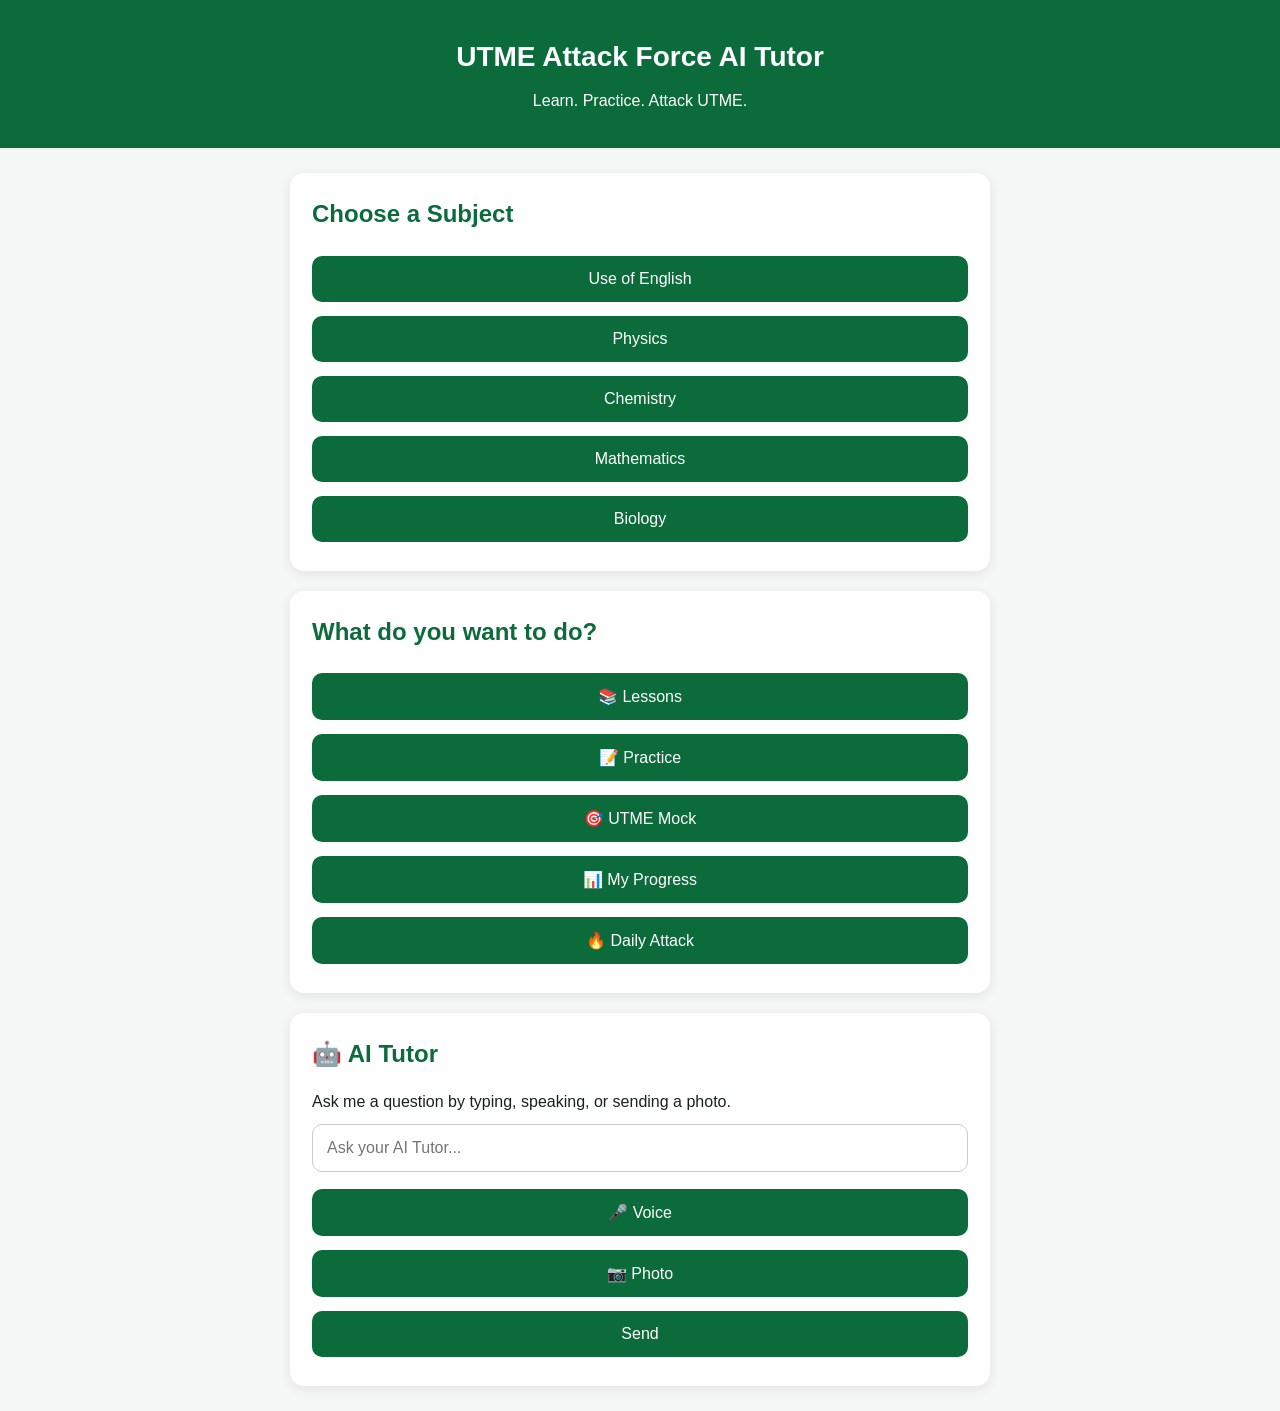
==== index.html @ b328452a "Update index.html" ====
<!DOCTYPE html>
<html lang="en">
<head>
  <meta charset="UTF-8">
  <meta name="viewport" content="width=device-width, initial-scale=1.0">

  <link rel="stylesheet" href="style.css">

  <title>UTME Attack Force AI Tutor</title>
</head>

<body>

  <header>
    <h1>UTME Attack Force AI Tutor</h1>
    <p>Learn. Practice. Attack UTME.</p>
  </header>

  <main>

    <section>
      <h2>Choose a Subject</h2>

      <button>Use of English</button>
      <button>Physics</button>
      <button>Chemistry</button>
      <button>Mathematics</button>
      <button>Biology</button>
    </section>

    <section>
      <h2>What do you want to do?</h2>

      <button>📚 Lessons</button>
      <button>📝 Practice</button>
      <button>🎯 UTME Mock</button>
      <button>📊 My Progress</button>
      <button>🔥 Daily Attack</button>
    </section>

    <section>
      <h2>🤖 AI Tutor</h2>

      <p>Ask me a question by typing, speaking, or sending a photo.</p>

      <input
        type="text"
        placeholder="Ask your AI Tutor..."
      >

      <button>🎤 Voice</button>
      <button>📷 Photo</button>
      <button>Send</button>
    </section>

  </main>
<script src="script.js"></script>
</body>
</html>
---- style.css ----
* {
  box-sizing: border-box;
  margin: 0;
  padding: 0;
}

body {
  font-family: Arial, sans-serif;
  background: #f4f7f5;
  color: #17231c;
  line-height: 1.6;
}

header {
  background: #0b6b3a;
  color: white;
  text-align: center;
  padding: 35px 20px;
}

header h1 {
  font-size: 28px;
  margin-bottom: 8px;
}

header p {
  font-size: 16px;
}

main {
  width: 92%;
  max-width: 700px;
  margin: 25px auto;
}

section {
  background: white;
  padding: 22px;
  margin-bottom: 20px;
  border-radius: 14px;
  box-shadow: 0 3px 12px rgba(0, 0, 0, 0.08);
}

section h2 {
  margin-bottom: 15px;
  color: #0b6b3a;
}

button {
  width: 100%;
  padding: 14px;
  margin: 7px 0;
  border: none;
  border-radius: 10px;
  background: #0b6b3a;
  color: white;
  font-size: 16px;
  cursor: pointer;
}

button:hover {
  opacity: 0.9;
}

input {
  width: 100%;
  padding: 14px;
  margin: 10px 0;
  border: 1px solid #ccc;
  border-radius: 10px;
  font-size: 16px;
}

@media (max-width: 480px) {
  header h1 {
    font-size: 23px;
  }

  section {
    padding: 18px;
  }
}
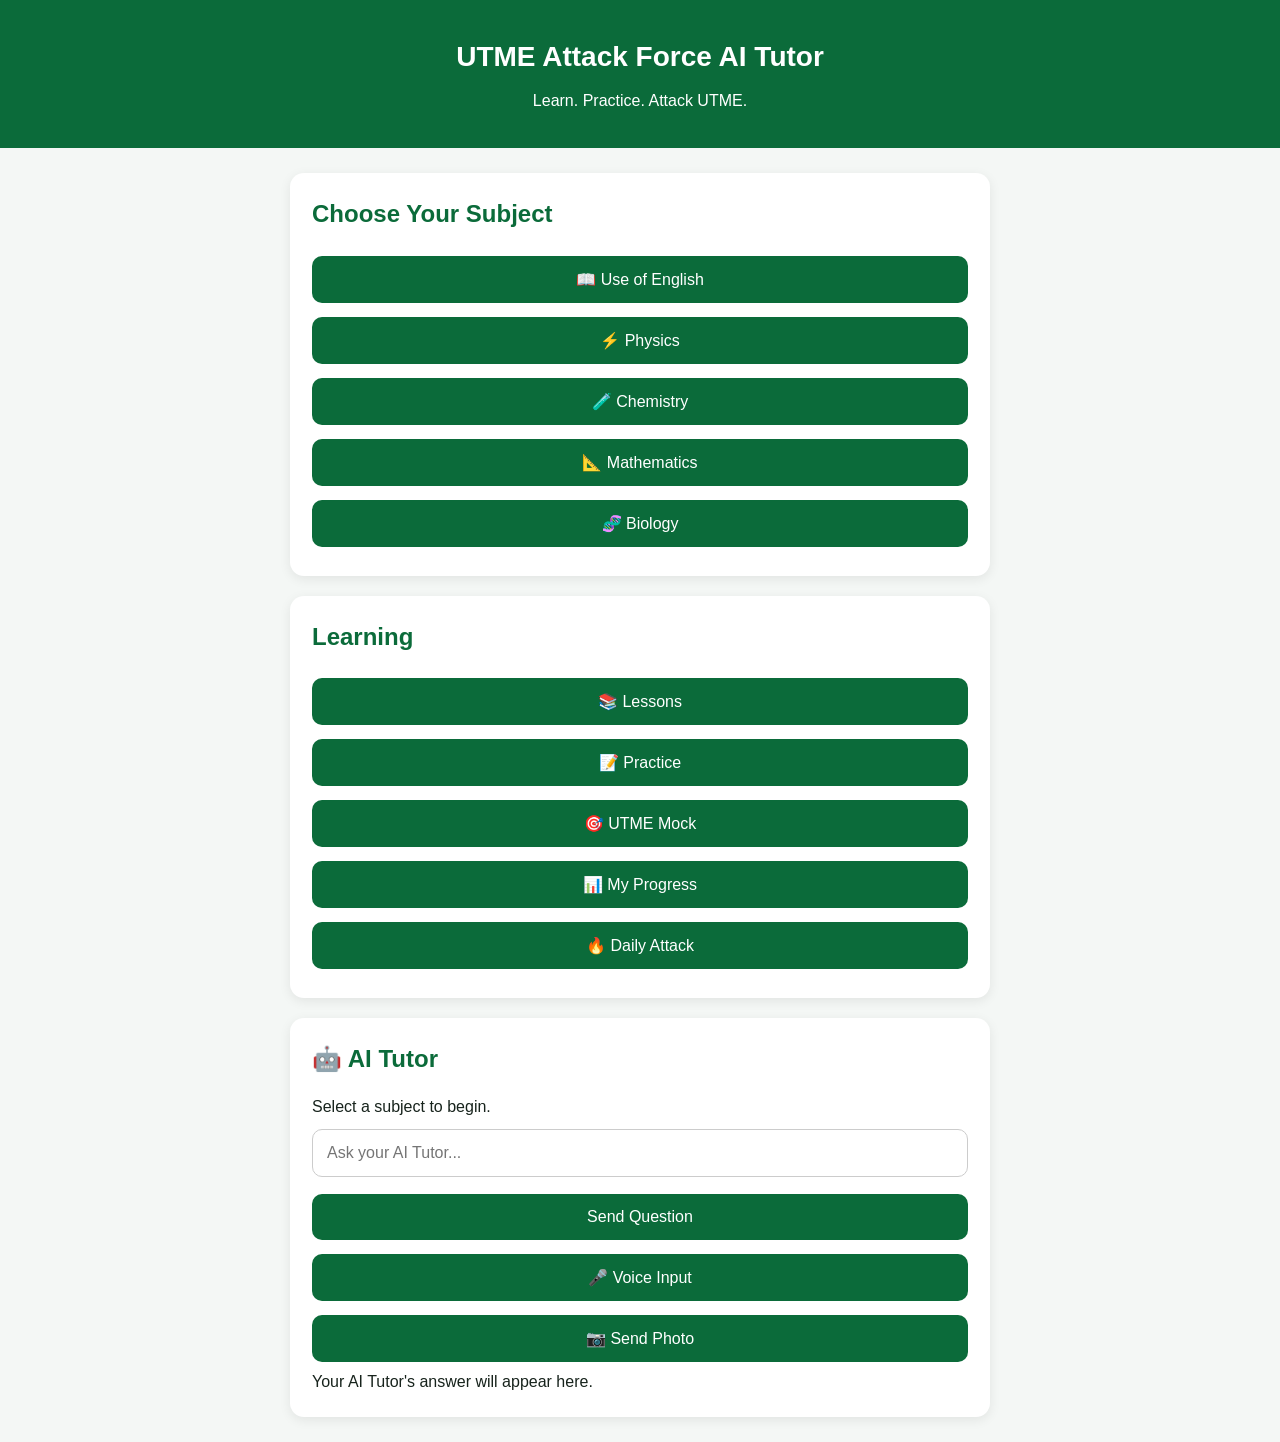
==== commit 6c71fcf3: "Update index.html" ====
--- a/index.html
+++ b/index.html
@@ -19,41 +19,94 @@
   <main>
 
     <section>
-      <h2>Choose a Subject</h2>
+      <h2>Choose Your Subject</h2>
 
-      <button>Use of English</button>
-      <button>Physics</button>
-      <button>Chemistry</button>
-      <button>Mathematics</button>
-      <button>Biology</button>
+      <button onclick="chooseSubject('Use of English')">
+        📖 Use of English
+      </button>
+
+      <button onclick="chooseSubject('Physics')">
+        ⚡ Physics
+      </button>
+
+      <button onclick="chooseSubject('Chemistry')">
+        🧪 Chemistry
+      </button>
+
+      <button onclick="chooseSubject('Mathematics')">
+        📐 Mathematics
+      </button>
+
+      <button onclick="chooseSubject('Biology')">
+        🧬 Biology
+      </button>
     </section>
 
     <section>
-      <h2>What do you want to do?</h2>
+      <h2>Learning</h2>
 
-      <button>📚 Lessons</button>
-      <button>📝 Practice</button>
-      <button>🎯 UTME Mock</button>
-      <button>📊 My Progress</button>
-      <button>🔥 Daily Attack</button>
+      <button onclick="showMessage('Lessons')">
+        📚 Lessons
+      </button>
+
+      <button onclick="showMessage('Practice')">
+        📝 Practice
+      </button>
+
+      <button onclick="showMessage('UTME Mock')">
+        🎯 UTME Mock
+      </button>
+
+      <button onclick="showMessage('My Progress')">
+        📊 My Progress
+      </button>
+
+      <button onclick="showMessage('Daily Attack')">
+        🔥 Daily Attack
+      </button>
     </section>
 
     <section>
       <h2>🤖 AI Tutor</h2>
 
-      <p>Ask me a question by typing, speaking, or sending a photo.</p>
+      <p id="selectedSubject">
+        Select a subject to begin.
+      </p>
 
       <input
+        id="questionInput"
         type="text"
         placeholder="Ask your AI Tutor..."
       >
 
-      <button>🎤 Voice</button>
-      <button>📷 Photo</button>
-      <button>Send</button>
+      <button onclick="sendQuestion()">
+        Send Question
+      </button>
+
+      <button onclick="startVoice()">
+        🎤 Voice Input
+      </button>
+
+      <button onclick="document.getElementById('photoInput').click()">
+        📷 Send Photo
+      </button>
+
+      <input
+        id="photoInput"
+        type="file"
+        accept="image/*"
+        style="display: none;"
+        onchange="photoSelected()"
+      >
+
+      <div id="response">
+        Your AI Tutor's answer will appear here.
+      </div>
     </section>
 
   </main>
-<script src="script.js"></script>
+
+  <script src="script.js"></script>
+
 </body>
 </html>
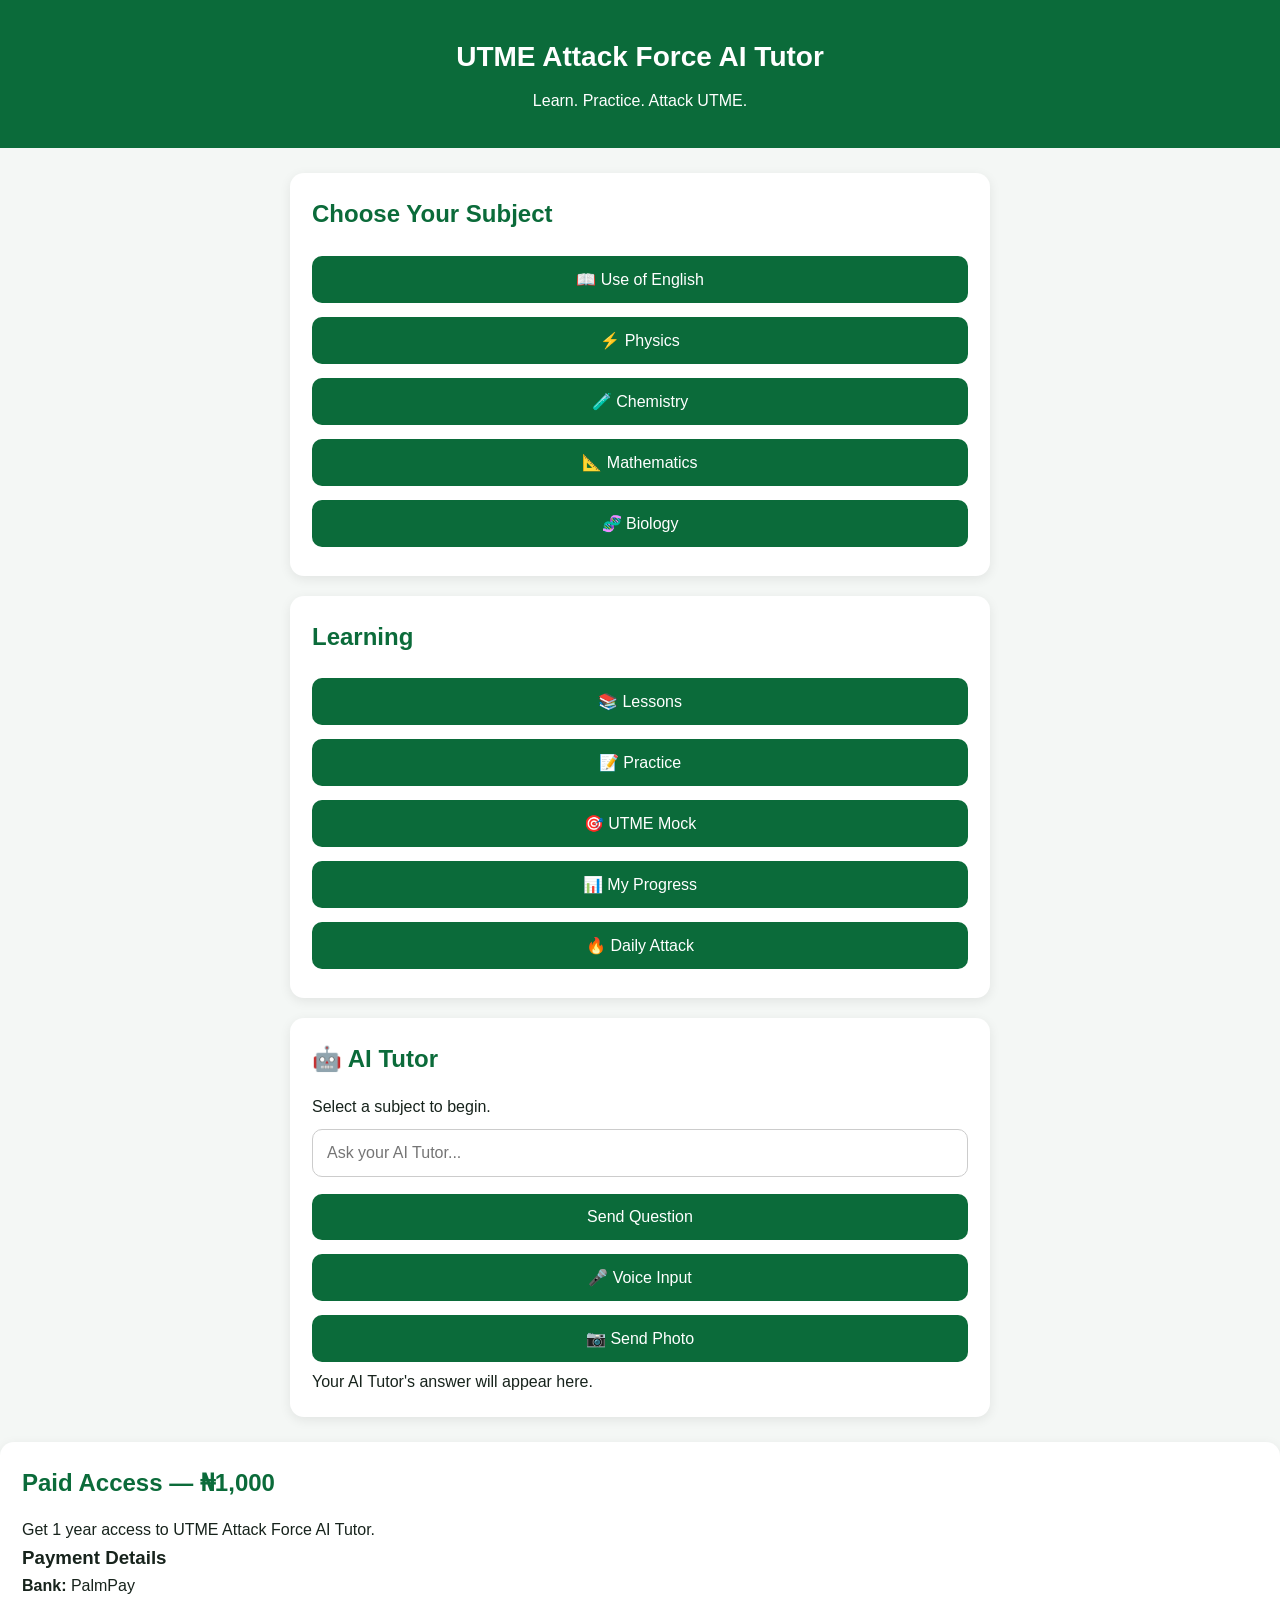
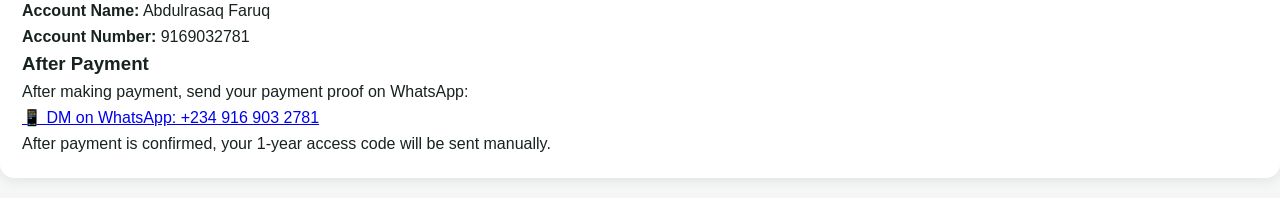
==== commit 391dea45: "Update index.html" ====
--- a/index.html
+++ b/index.html
@@ -107,6 +107,28 @@
   </main>
 
   <script src="script.js"></script>
+<section id="payment">
+  <h2>Paid Access — ₦1,000</h2>
 
+  <p>Get 1 year access to UTME Attack Force AI Tutor.</p>
+
+  <h3>Payment Details</h3>
+  <p><strong>Bank:</strong> PalmPay</p>
+  <p><strong>Account Name:</strong> Abdulrasaq Faruq</p>
+  <p><strong>Account Number:</strong> 9169032781</p>
+
+  <h3>After Payment</h3>
+  <p>
+    After making payment, send your payment proof on WhatsApp:
+  </p>
+
+  <a href="https://wa.me/2349169032781" target="_blank">
+    📱 DM on WhatsApp: +234 916 903 2781
+  </a>
+
+  <p>
+    After payment is confirmed, your 1-year access code will be sent manually.
+  </p>
+</section>
 </body>
 </html>
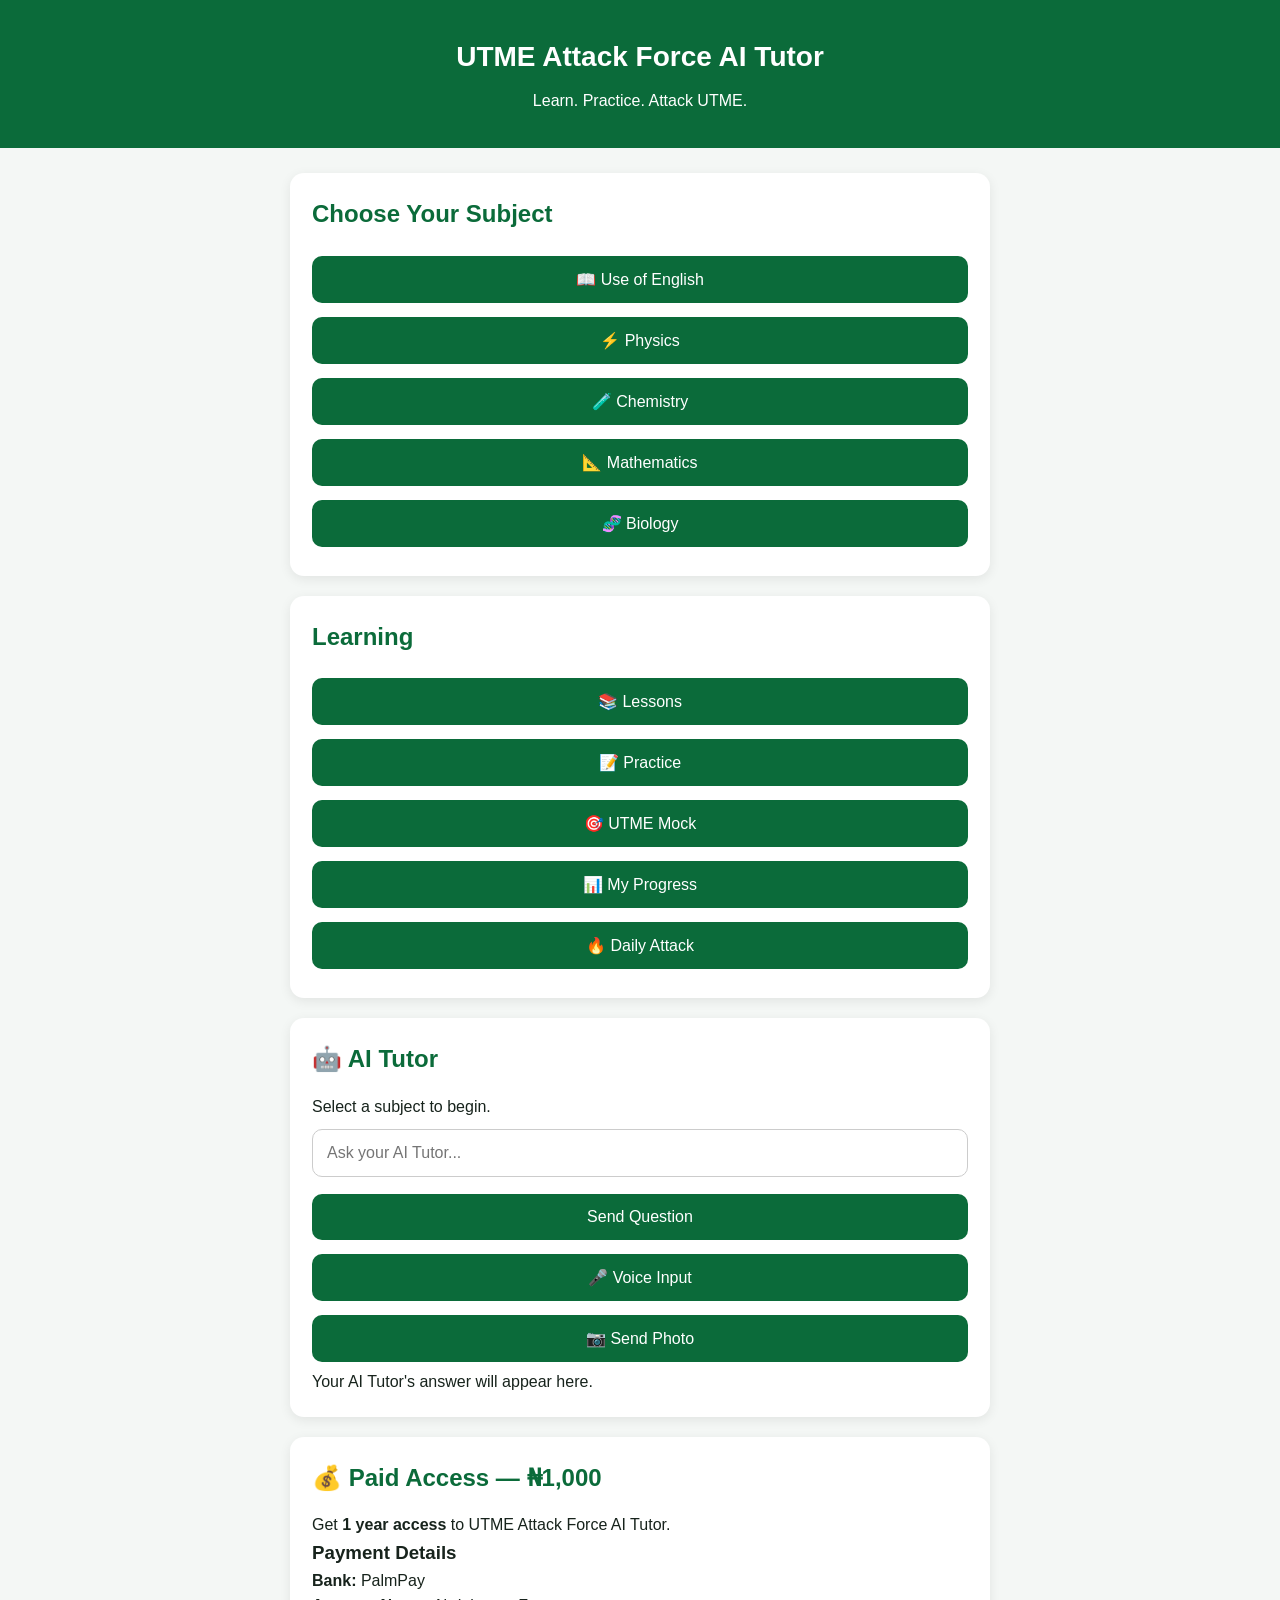
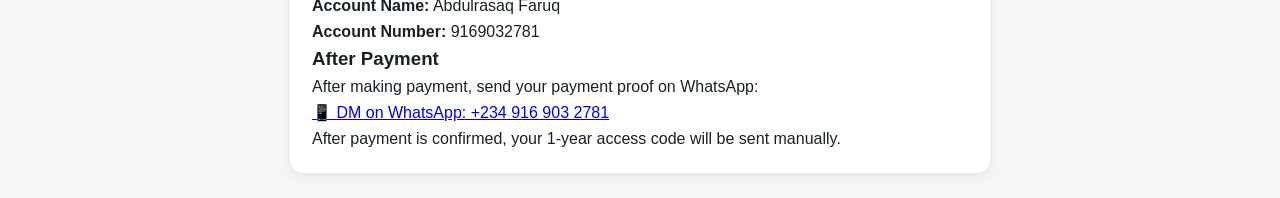
==== commit fb3b34f6: "Update index.html" ====
--- a/index.html
+++ b/index.html
@@ -104,31 +104,42 @@
       </div>
     </section>
 
+    <!-- PAID ACCESS -->
+    <section id="payment">
+      <h2>💰 Paid Access — ₦1,000</h2>
+
+      <p>
+        Get <strong>1 year access</strong> to UTME Attack Force AI Tutor.
+      </p>
+
+      <h3>Payment Details</h3>
+
+      <p><strong>Bank:</strong> PalmPay</p>
+      <p><strong>Account Name:</strong> Abdulrasaq Faruq</p>
+      <p><strong>Account Number:</strong> 9169032781</p>
+
+      <h3>After Payment</h3>
+
+      <p>
+        After making payment, send your payment proof on WhatsApp:
+      </p>
+
+      <a
+        href="https://wa.me/2349169032781"
+        target="_blank"
+        rel="noopener noreferrer"
+      >
+        📱 DM on WhatsApp: +234 916 903 2781
+      </a>
+
+      <p>
+        After payment is confirmed, your 1-year access code will be sent manually.
+      </p>
+    </section>
+
   </main>
 
   <script src="script.js"></script>
-<section id="payment">
-  <h2>Paid Access — ₦1,000</h2>
 
-  <p>Get 1 year access to UTME Attack Force AI Tutor.</p>
-
-  <h3>Payment Details</h3>
-  <p><strong>Bank:</strong> PalmPay</p>
-  <p><strong>Account Name:</strong> Abdulrasaq Faruq</p>
-  <p><strong>Account Number:</strong> 9169032781</p>
-
-  <h3>After Payment</h3>
-  <p>
-    After making payment, send your payment proof on WhatsApp:
-  </p>
-
-  <a href="https://wa.me/2349169032781" target="_blank">
-    📱 DM on WhatsApp: +234 916 903 2781
-  </a>
-
-  <p>
-    After payment is confirmed, your 1-year access code will be sent manually.
-  </p>
-</section>
 </body>
 </html>
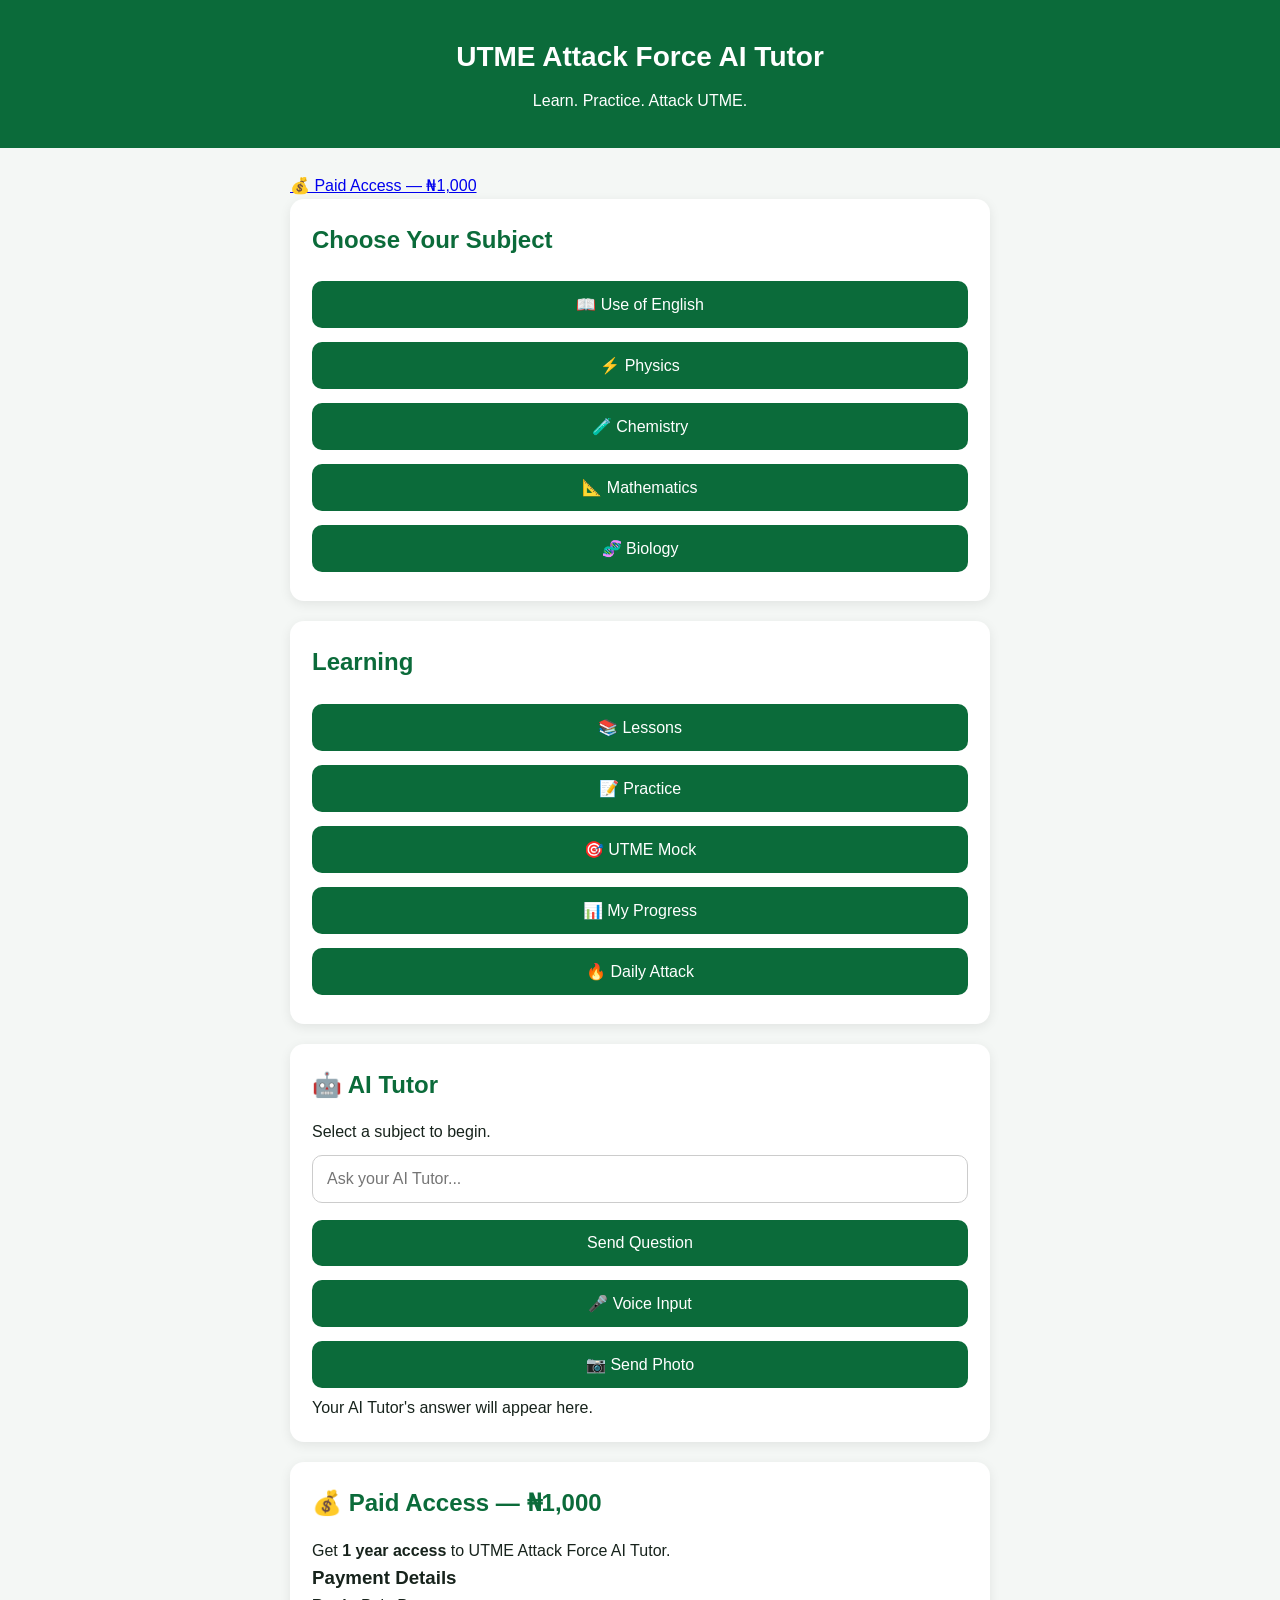
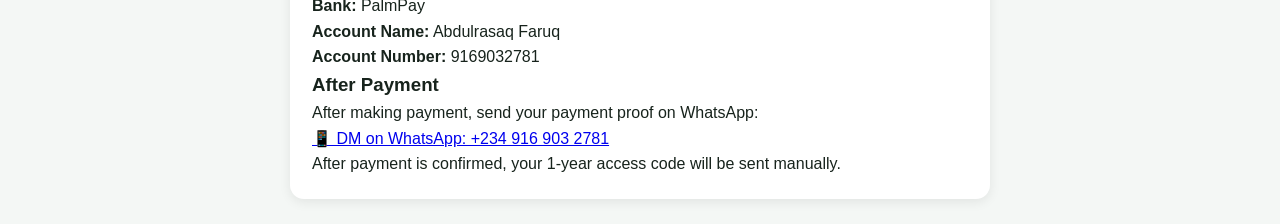
==== commit 4e1216f1: "Update index.html" ====
--- a/index.html
+++ b/index.html
@@ -17,7 +17,9 @@
   </header>
 
   <main>
-
+<a href="#payment">
+  💰 Paid Access — ₦1,000
+</a>
     <section>
       <h2>Choose Your Subject</h2>
 
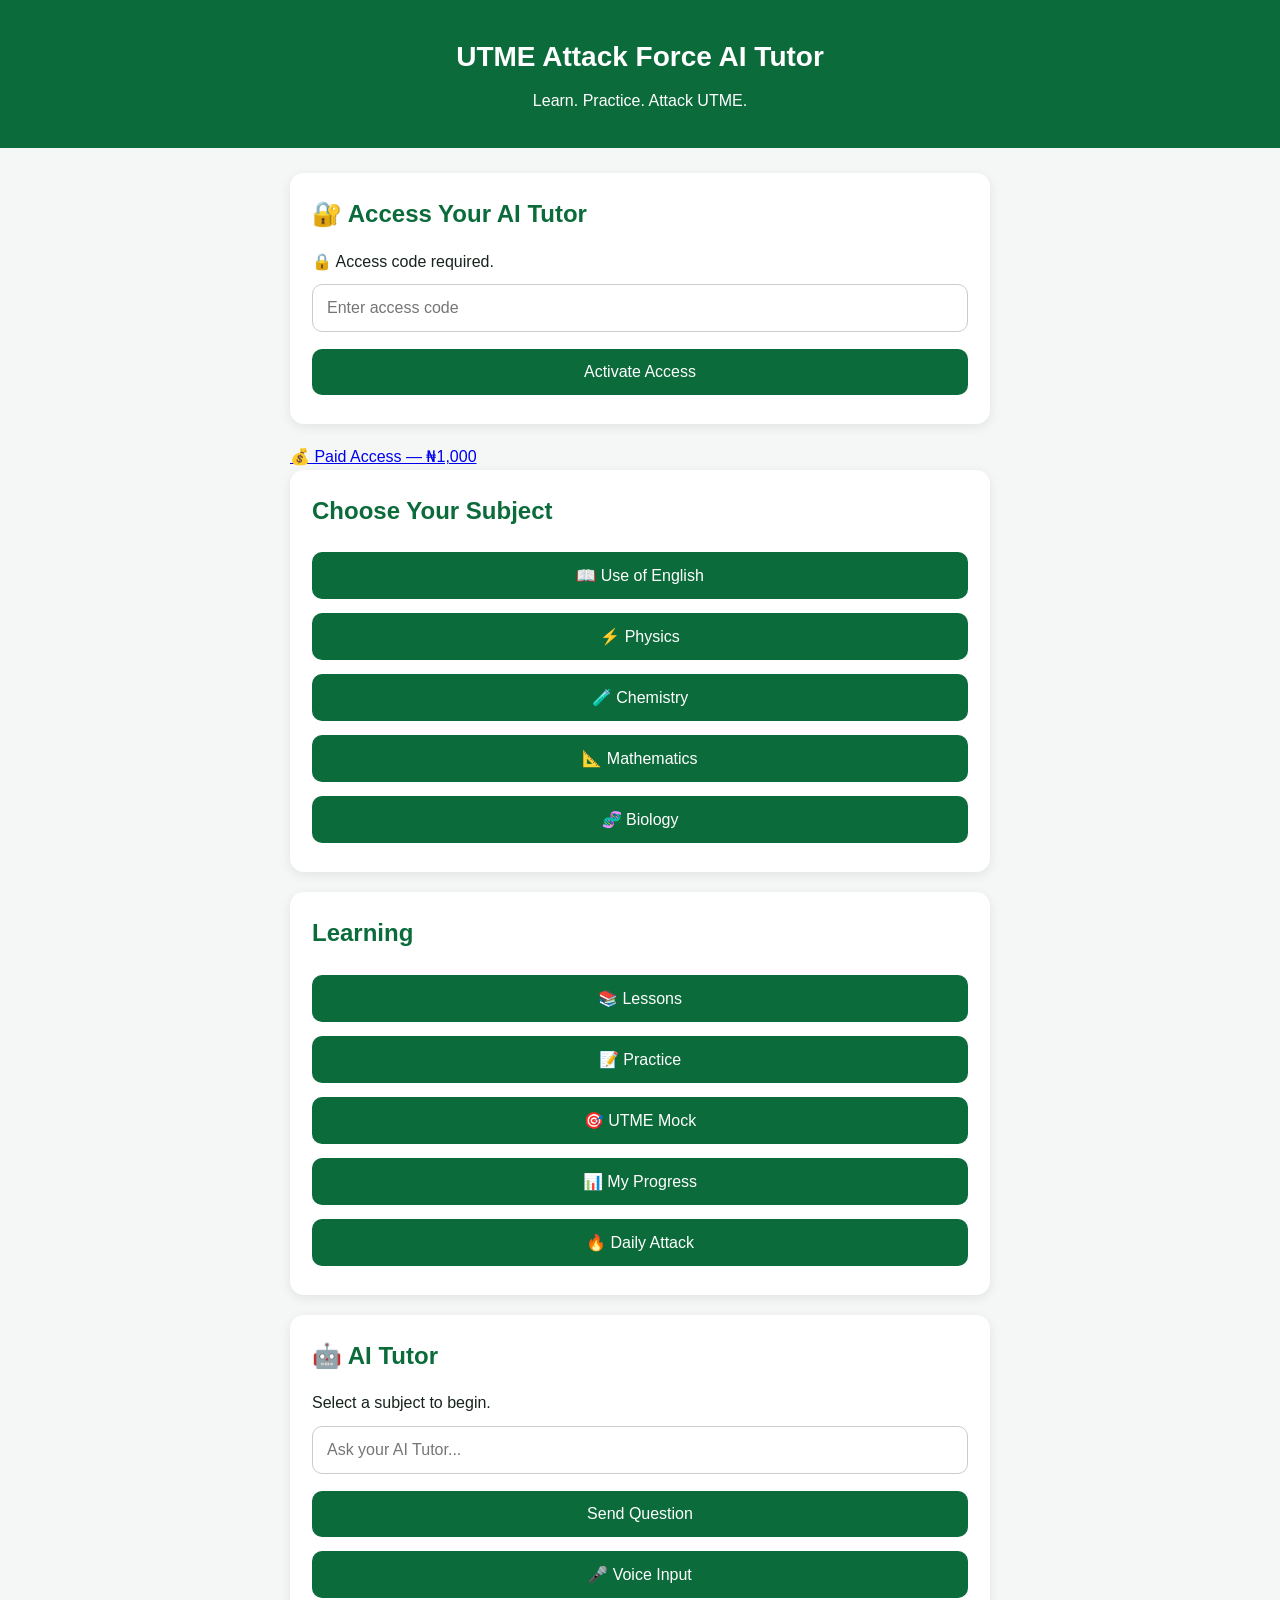
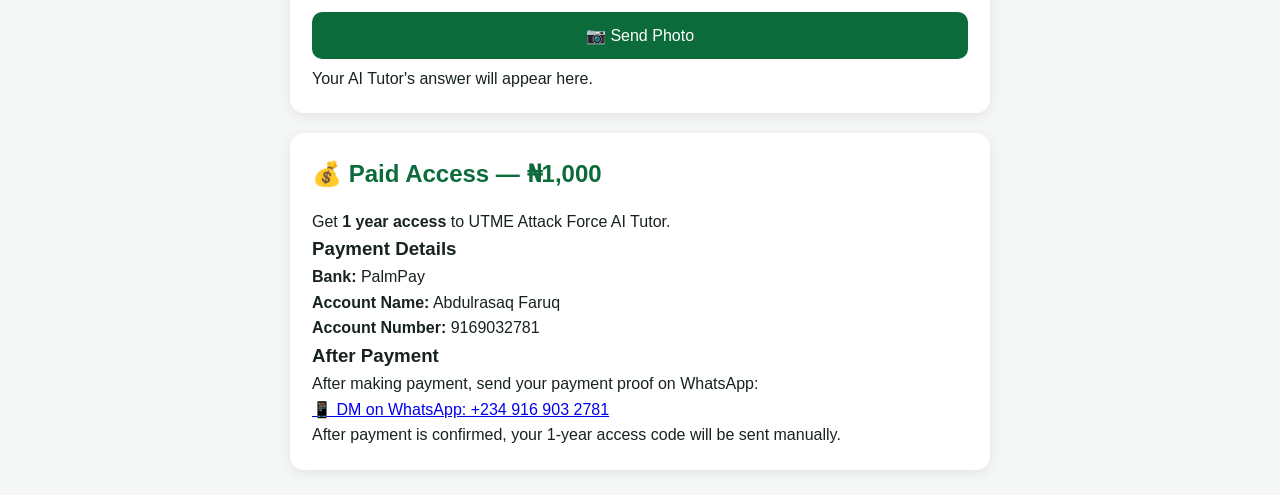
==== commit bf0ee1df: "Update index.html" ====
--- a/index.html
+++ b/index.html
@@ -17,6 +17,26 @@
   </header>
 
   <main>
+    <section id="access">
+  <h2>🔐 Access Your AI Tutor</h2>
+
+  <p id="accessStatus">
+    🔒 Access code required.
+  </p>
+
+  <input
+    id="accessCode"
+    type="text"
+    maxlength="5"
+    placeholder="Enter access code"
+  >
+
+  <button onclick="activateAccess()">
+    Activate Access
+  </button>
+
+  <p id="accessMessage"></p>
+    </section>
 <a href="#payment">
   💰 Paid Access — ₦1,000
 </a>
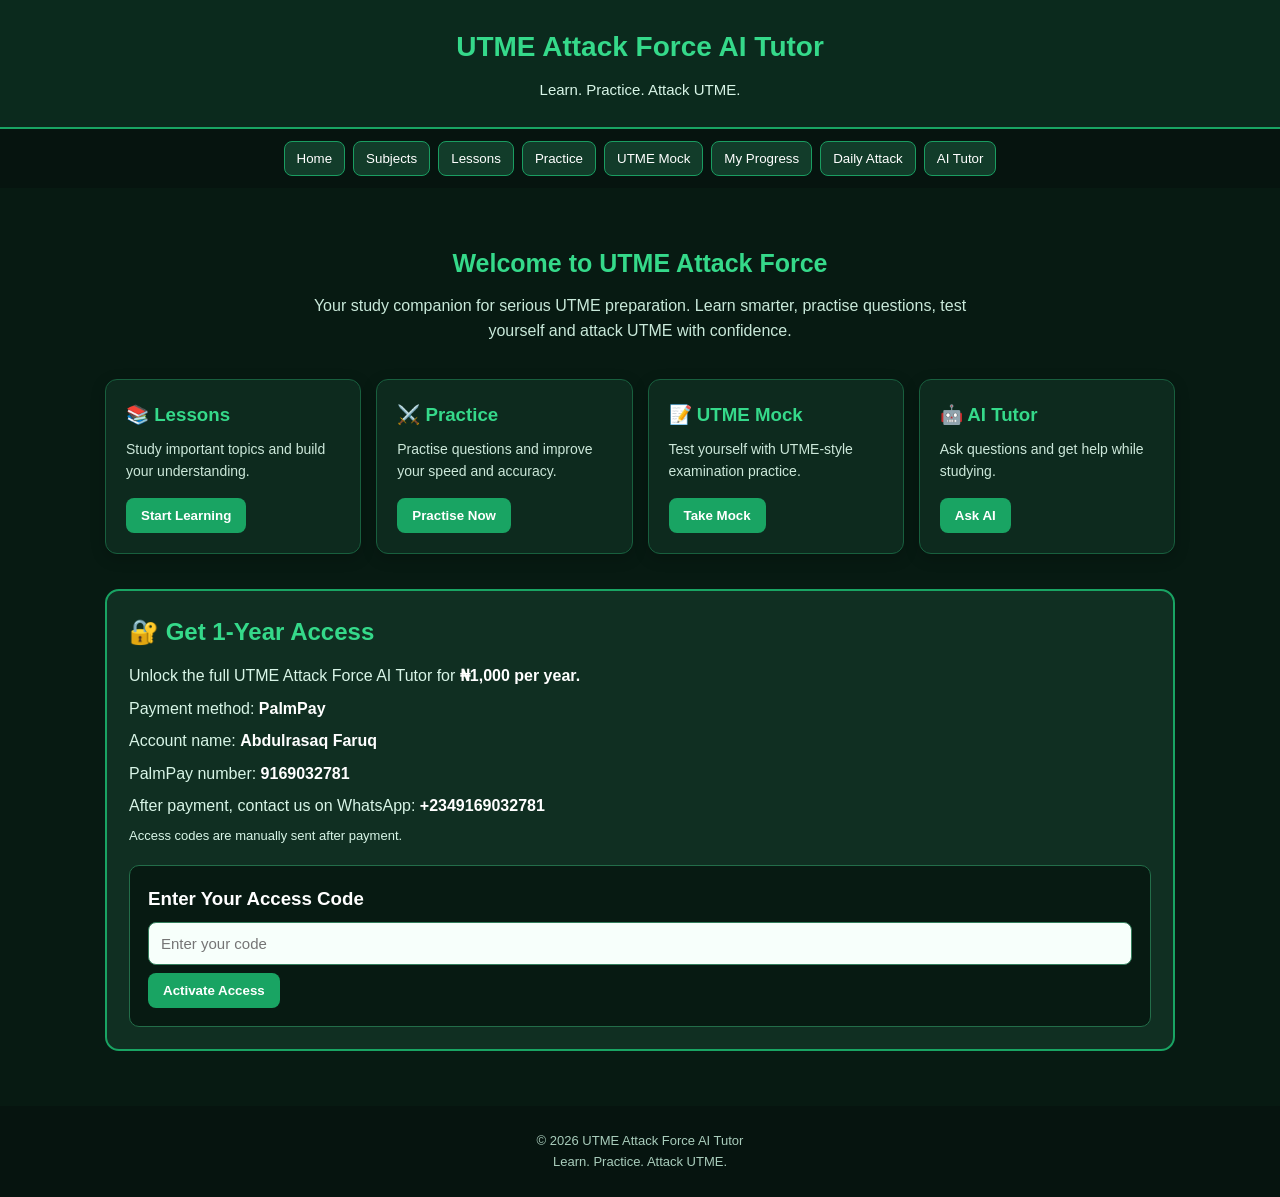
==== commit bf627ef3: "Enhance index.html with styles and navigation Added meta tags for theme color and description, and i" ====
--- a/index.html
+++ b/index.html
@@ -3,10 +3,237 @@
 <head>
   <meta charset="UTF-8">
   <meta name="viewport" content="width=device-width, initial-scale=1.0">
-
-  <link rel="stylesheet" href="style.css">
-
+  <meta name="theme-color" content="#071a12">
+  <meta name="description" content="UTME Attack Force AI Tutor - Learn. Practice. Attack UTME.">
   <title>UTME Attack Force AI Tutor</title>
+
+  <style>
+    * {
+      box-sizing: border-box;
+      margin: 0;
+      padding: 0;
+    }
+
+    body {
+      font-family: Arial, sans-serif;
+      background: #071a12;
+      color: #ffffff;
+      line-height: 1.6;
+    }
+
+    header {
+      background: #0b2a1d;
+      padding: 25px 15px;
+      text-align: center;
+      border-bottom: 2px solid #19a463;
+    }
+
+    header h1 {
+      color: #35d98a;
+      font-size: 28px;
+      margin-bottom: 8px;
+    }
+
+    header p {
+      color: #d8f5e7;
+      font-size: 15px;
+    }
+
+    nav {
+      display: flex;
+      flex-wrap: wrap;
+      justify-content: center;
+      gap: 8px;
+      padding: 12px;
+      background: #06140f;
+      position: sticky;
+      top: 0;
+      z-index: 10;
+    }
+
+    nav button {
+      background: #123c2a;
+      color: white;
+      border: 1px solid #1a9d61;
+      border-radius: 8px;
+      padding: 9px 12px;
+      cursor: pointer;
+    }
+
+    nav button:hover {
+      background: #1a9d61;
+    }
+
+    main {
+      max-width: 1100px;
+      margin: auto;
+      padding: 20px 15px;
+    }
+
+    .hero {
+      text-align: center;
+      padding: 35px 15px;
+    }
+
+    .hero h2 {
+      color: #35d98a;
+      font-size: 25px;
+      margin-bottom: 10px;
+    }
+
+    .hero p {
+      color: #c9e9da;
+      max-width: 700px;
+      margin: auto;
+    }
+
+    .section-title {
+      margin: 30px 0 15px;
+      color: #35d98a;
+      font-size: 22px;
+    }
+
+    .grid {
+      display: grid;
+      grid-template-columns: repeat(auto-fit, minmax(210px, 1fr));
+      gap: 15px;
+    }
+
+    .card {
+      background: #0d2a1e;
+      border: 1px solid #185f3e;
+      border-radius: 12px;
+      padding: 20px;
+      box-shadow: 0 4px 15px rgba(0,0,0,0.2);
+    }
+
+    .card h3 {
+      color: #35d98a;
+      margin-bottom: 8px;
+    }
+
+    .card p {
+      color: #cce8da;
+      font-size: 14px;
+      margin-bottom: 15px;
+    }
+
+    .btn {
+      display: inline-block;
+      background: #19a463;
+      color: white;
+      border: none;
+      border-radius: 8px;
+      padding: 10px 15px;
+      cursor: pointer;
+      text-decoration: none;
+      font-weight: bold;
+    }
+
+    .btn:hover {
+      background: #24c478;
+    }
+
+    .payment {
+      margin-top: 35px;
+      background: #102f22;
+      border: 2px solid #19a463;
+      border-radius: 14px;
+      padding: 22px;
+    }
+
+    .payment h2 {
+      color: #35d98a;
+      margin-bottom: 12px;
+    }
+
+    .payment strong {
+      color: #ffffff;
+    }
+
+    .payment p {
+      margin: 7px 0;
+      color: #d8f5e7;
+    }
+
+    .access-box {
+      margin-top: 18px;
+      padding: 18px;
+      background: #071a12;
+      border-radius: 10px;
+      border: 1px solid #236d49;
+    }
+
+    input, textarea {
+      width: 100%;
+      padding: 12px;
+      margin: 8px 0;
+      border-radius: 8px;
+      border: 1px solid #347e5c;
+      background: #f7fffb;
+      color: #111;
+      font-size: 15px;
+    }
+
+    textarea {
+      min-height: 100px;
+      resize: vertical;
+    }
+
+    .message {
+      margin-top: 10px;
+      padding: 10px;
+      border-radius: 7px;
+      display: none;
+    }
+
+    .ai-box {
+      background: #0d2a1e;
+      border: 1px solid #185f3e;
+      padding: 20px;
+      border-radius: 12px;
+      margin-top: 15px;
+    }
+
+    .ai-response {
+      min-height: 100px;
+      background: #071a12;
+      border-radius: 8px;
+      padding: 15px;
+      margin-top: 12px;
+      color: #dff8eb;
+      white-space: pre-wrap;
+    }
+
+    footer {
+      text-align: center;
+      padding: 25px 15px;
+      margin-top: 35px;
+      background: #06140f;
+      color: #a9cdbc;
+      font-size: 13px;
+    }
+
+    .small {
+      font-size: 13px;
+      color: #a9cdbc;
+    }
+
+    @media (max-width: 600px) {
+      header h1 {
+        font-size: 23px;
+      }
+
+      .hero h2 {
+        font-size: 21px;
+      }
+
+      nav button {
+        font-size: 12px;
+        padding: 8px 9px;
+      }
+    }
+  </style>
 </head>
 
 <body>
@@ -16,152 +243,523 @@
     <p>Learn. Practice. Attack UTME.</p>
   </header>
 
+  <nav>
+    <button onclick="showSection('home')">Home</button>
+    <button onclick="showSection('subjects')">Subjects</button>
+    <button onclick="showSection('lessons')">Lessons</button>
+    <button onclick="showSection('practice')">Practice</button>
+    <button onclick="showSection('mock')">UTME Mock</button>
+    <button onclick="showSection('progress')">My Progress</button>
+    <button onclick="showSection('daily')">Daily Attack</button>
+    <button onclick="showSection('ai')">AI Tutor</button>
+  </nav>
+
   <main>
-    <section id="access">
-  <h2>🔐 Access Your AI Tutor</h2>
-
-  <p id="accessStatus">
-    🔒 Access code required.
-  </p>
-
-  <input
-    id="accessCode"
-    type="text"
-    maxlength="5"
-    placeholder="Enter access code"
-  >
-
-  <button onclick="activateAccess()">
-    Activate Access
-  </button>
-
-  <p id="accessMessage"></p>
-    </section>
-<a href="#payment">
-  💰 Paid Access — ₦1,000
-</a>
-    <section>
-      <h2>Choose Your Subject</h2>
-
-      <button onclick="chooseSubject('Use of English')">
-        📖 Use of English
-      </button>
-
-      <button onclick="chooseSubject('Physics')">
-        ⚡ Physics
-      </button>
-
-      <button onclick="chooseSubject('Chemistry')">
-        🧪 Chemistry
-      </button>
-
-      <button onclick="chooseSubject('Mathematics')">
-        📐 Mathematics
-      </button>
-
-      <button onclick="chooseSubject('Biology')">
-        🧬 Biology
-      </button>
-    </section>
-
-    <section>
-      <h2>Learning</h2>
-
-      <button onclick="showMessage('Lessons')">
-        📚 Lessons
-      </button>
-
-      <button onclick="showMessage('Practice')">
-        📝 Practice
-      </button>
-
-      <button onclick="showMessage('UTME Mock')">
-        🎯 UTME Mock
-      </button>
-
-      <button onclick="showMessage('My Progress')">
-        📊 My Progress
-      </button>
-
-      <button onclick="showMessage('Daily Attack')">
-        🔥 Daily Attack
-      </button>
-    </section>
-
-    <section>
-      <h2>🤖 AI Tutor</h2>
-
-      <p id="selectedSubject">
-        Select a subject to begin.
+
+    <!-- HOME -->
+    <section id="home">
+      <div class="hero">
+        <h2>Welcome to UTME Attack Force</h2>
+        <p>
+          Your study companion for serious UTME preparation.
+          Learn smarter, practise questions, test yourself and attack UTME with confidence.
+        </p>
+      </div>
+
+      <div class="grid">
+        <div class="card">
+          <h3>📚 Lessons</h3>
+          <p>Study important topics and build your understanding.</p>
+          <button class="btn" onclick="showSection('lessons')">Start Learning</button>
+        </div>
+
+        <div class="card">
+          <h3>⚔️ Practice</h3>
+          <p>Practise questions and improve your speed and accuracy.</p>
+          <button class="btn" onclick="showSection('practice')">Practise Now</button>
+        </div>
+
+        <div class="card">
+          <h3>📝 UTME Mock</h3>
+          <p>Test yourself with UTME-style examination practice.</p>
+          <button class="btn" onclick="showSection('mock')">Take Mock</button>
+        </div>
+
+        <div class="card">
+          <h3>🤖 AI Tutor</h3>
+          <p>Ask questions and get help while studying.</p>
+          <button class="btn" onclick="showSection('ai')">Ask AI</button>
+        </div>
+      </div>
+    </section>
+
+
+    <!-- SUBJECTS -->
+    <section id="subjects" style="display:none;">
+      <h2 class="section-title">Choose Your Subject</h2>
+
+      <div class="grid">
+
+        <div class="card">
+          <h3>📖 Use of English</h3>
+          <p>Grammar, comprehension, vocabulary and UTME practice.</p>
+          <button class="btn" onclick="selectSubject('Use of English')">Open</button>
+        </div>
+
+        <div class="card">
+          <h3>⚡ Physics</h3>
+          <p>Mechanics, electricity, waves, heat and more.</p>
+          <button class="btn" onclick="selectSubject('Physics')">Open</button>
+        </div>
+
+        <div class="card">
+          <h3>🧪 Chemistry</h3>
+          <p>Atoms, bonding, reactions, organic chemistry and more.</p>
+          <button class="btn" onclick="selectSubject('Chemistry')">Open</button>
+        </div>
+
+        <div class="card">
+          <h3>📐 Mathematics</h3>
+          <p>Algebra, geometry, statistics, calculus and UTME questions.</p>
+          <button class="btn" onclick="selectSubject('Mathematics')">Open</button>
+        </div>
+
+        <div class="card">
+          <h3>🧬 Biology</h3>
+          <p>Cells, genetics, ecology, evolution and human biology.</p>
+          <button class="btn" onclick="selectSubject('Biology')">Open</button>
+        </div>
+
+      </div>
+    </section>
+
+
+    <!-- LESSONS -->
+    <section id="lessons" style="display:none;">
+      <h2 class="section-title">Lessons</h2>
+
+      <div class="card">
+        <h3>📚 Start a Lesson</h3>
+        <p>
+          Select a subject from the Subjects section to begin studying.
+        </p>
+        <button class="btn" onclick="showSection('subjects')">
+          Choose Subject
+        </button>
+      </div>
+    </section>
+
+
+    <!-- PRACTICE -->
+    <section id="practice" style="display:none;">
+      <h2 class="section-title">Practice</h2>
+
+      <div class="card">
+        <h3>🎯 Practice Questions</h3>
+        <p>
+          Practice will contain UTME-style questions with answers and explanations.
+        </p>
+
+        <button class="btn" onclick="startPractice()">
+          Start Practice
+        </button>
+
+        <div id="practiceMessage" class="message"></div>
+      </div>
+    </section>
+
+
+    <!-- MOCK -->
+    <section id="mock" style="display:none;">
+      <h2 class="section-title">UTME Mock Examination</h2>
+
+      <div class="card">
+        <h3>📝 Full UTME Practice</h3>
+        <p>
+          Prepare yourself with timed UTME-style mock examinations.
+        </p>
+
+        <button class="btn" onclick="startMock()">
+          Start Mock
+        </button>
+
+        <div id="mockMessage" class="message"></div>
+      </div>
+    </section>
+
+
+    <!-- PROGRESS -->
+    <section id="progress" style="display:none;">
+      <h2 class="section-title">My Progress</h2>
+
+      <div class="grid">
+
+        <div class="card">
+          <h3>Questions Practised</h3>
+          <p id="questionsCount">0</p>
+        </div>
+
+        <div class="card">
+          <h3>Lessons Completed</h3>
+          <p id="lessonsCount">0</p>
+        </div>
+
+        <div class="card">
+          <h3>Mock Exams</h3>
+          <p id="mockCount">0</p>
+        </div>
+
+      </div>
+    </section>
+
+
+    <!-- DAILY ATTACK -->
+    <section id="daily" style="display:none;">
+      <h2 class="section-title">⚔️ Daily Attack</h2>
+
+      <div class="card">
+        <h3>Today's Challenge</h3>
+        <p>
+          Stay consistent. Attack at least one topic or question set every day.
+        </p>
+
+        <button class="btn" onclick="dailyAttack()">
+          Start Today's Attack
+        </button>
+
+        <div id="dailyMessage" class="message"></div>
+      </div>
+    </section>
+
+
+    <!-- AI TUTOR -->
+    <section id="ai" style="display:none;">
+      <h2 class="section-title">🤖 AI Tutor</h2>
+
+      <div class="ai-box">
+        <p>
+          Ask the AI Tutor a question about your UTME studies.
+        </p>
+
+        <textarea
+          id="aiQuestion"
+          placeholder="Ask your question here..."
+        ></textarea>
+
+        <button class="btn" onclick="askAI()">
+          Ask AI Tutor
+        </button>
+
+        <button class="btn" onclick="startVoice()">
+          🎤 Voice
+        </button>
+
+        <button class="btn" onclick="photoHelp()">
+          📷 Photo
+        </button>
+
+        <div id="aiResponse" class="ai-response">
+          Your AI Tutor response will appear here.
+        </div>
+      </div>
+    </section>
+
+
+    <!-- PAYMENT / ACCESS -->
+    <section class="payment">
+
+      <h2>🔐 Get 1-Year Access</h2>
+
+      <p>
+        Unlock the full UTME Attack Force AI Tutor for
+        <strong>₦1,000 per year.</strong>
       </p>
 
-      <input
-        id="questionInput"
-        type="text"
-        placeholder="Ask your AI Tutor..."
-      >
-
-      <button onclick="sendQuestion()">
-        Send Question
-      </button>
-
-      <button onclick="startVoice()">
-        🎤 Voice Input
-      </button>
-
-      <button onclick="document.getElementById('photoInput').click()">
-        📷 Send Photo
-      </button>
-
-      <input
-        id="photoInput"
-        type="file"
-        accept="image/*"
-        style="display: none;"
-        onchange="photoSelected()"
-      >
-
-      <div id="response">
-        Your AI Tutor's answer will appear here.
-      </div>
-    </section>
-
-    <!-- PAID ACCESS -->
-    <section id="payment">
-      <h2>💰 Paid Access — ₦1,000</h2>
-
       <p>
-        Get <strong>1 year access</strong> to UTME Attack Force AI Tutor.
+        Payment method: <strong>PalmPay</strong>
       </p>
 
-      <h3>Payment Details</h3>
-
-      <p><strong>Bank:</strong> PalmPay</p>
-      <p><strong>Account Name:</strong> Abdulrasaq Faruq</p>
-      <p><strong>Account Number:</strong> 9169032781</p>
-
-      <h3>After Payment</h3>
-
       <p>
-        After making payment, send your payment proof on WhatsApp:
+        Account name: <strong>Abdulrasaq Faruq</strong>
       </p>
 
-      <a
-        href="https://wa.me/2349169032781"
-        target="_blank"
-        rel="noopener noreferrer"
-      >
-        📱 DM on WhatsApp: +234 916 903 2781
-      </a>
-
       <p>
-        After payment is confirmed, your 1-year access code will be sent manually.
+        PalmPay number: <strong>9169032781</strong>
       </p>
+
+      <p>
+        After payment, contact us on WhatsApp:
+        <strong>+2349169032781</strong>
+      </p>
+
+      <p class="small">
+        Access codes are manually sent after payment.
+      </p>
+
+      <div class="access-box">
+
+        <h3>Enter Your Access Code</h3>
+
+        <input
+          type="text"
+          id="accessCode"
+          maxlength="5"
+          placeholder="Enter your code"
+          autocomplete="off"
+        >
+
+        <button class="btn" onclick="checkAccessCode()">
+          Activate Access
+        </button>
+
+        <div id="accessMessage" class="message"></div>
+
+      </div>
+
     </section>
 
   </main>
 
-  <script src="script.js"></script>
+
+  <footer>
+    <p>© 2026 UTME Attack Force AI Tutor</p>
+    <p>Learn. Practice. Attack UTME.</p>
+  </footer>
+
+
+  <script>
+
+    let stats = {
+      questions: 0,
+      lessons: 0,
+      mocks: 0
+    };
+
+    function showSection(sectionId) {
+
+      const sections = [
+        "home",
+        "subjects",
+        "lessons",
+        "practice",
+        "mock",
+        "progress",
+        "daily",
+        "ai"
+      ];
+
+      sections.forEach(function(id) {
+        const section = document.getElementById(id);
+
+        if (section) {
+          section.style.display =
+            id === sectionId ? "block" : "none";
+        }
+      });
+
+      window.scrollTo({
+        top: 0,
+        behavior: "smooth"
+      });
+    }
+
+
+    function selectSubject(subject) {
+
+      alert(
+        "You selected " +
+        subject +
+        ". Lessons and practice for this subject will appear here."
+      );
+
+      showSection("lessons");
+    }
+
+
+    function startPractice() {
+
+      stats.questions++;
+
+      document.getElementById("questionsCount").textContent =
+        stats.questions;
+
+      const box = document.getElementById("practiceMessage");
+
+      box.style.display = "block";
+      box.textContent =
+        "Practice mode is ready. Your question system will be connected to the backend.";
+    }
+
+
+    function startMock() {
+
+      stats.mocks++;
+
+      document.getElementById("mockCount").textContent =
+        stats.mocks;
+
+      const box = document.getElementById("mockMessage");
+
+      box.style.display = "block";
+      box.textContent =
+        "UTME Mock mode is ready. The full question engine will be connected to the backend.";
+    }
+
+
+    function dailyAttack() {
+
+      const box = document.getElementById("dailyMessage");
+
+      box.style.display = "block";
+      box.textContent =
+        "🔥 Daily Attack started! Choose a subject and begin practising.";
+    }
+
+
+    function askAI() {
+
+      const question =
+        document.getElementById("aiQuestion").value.trim();
+
+      const response =
+        document.getElementById("aiResponse");
+
+      if (!question) {
+
+        response.textContent =
+          "Please type a question first.";
+
+        return;
+      }
+
+      response.textContent =
+        "Your AI Tutor backend will answer this question when the AI API is connected.\n\nQuestion: " +
+        question;
+    }
+
+
+    function startVoice() {
+
+      const response =
+        document.getElementById("aiResponse");
+
+      if (
+        "webkitSpeechRecognition" in window ||
+        "SpeechRecognition" in window
+      ) {
+
+        const SpeechRecognition =
+          window.SpeechRecognition ||
+          window.webkitSpeechRecognition;
+
+        const recognition =
+          new SpeechRecognition();
+
+        recognition.lang = "en-NG";
+
+        recognition.start();
+
+        recognition.onresult = function(event) {
+
+          document.getElementById("aiQuestion").value =
+            event.results[0][0].transcript;
+
+          response.textContent =
+            "Voice question captured. Tap 'Ask AI Tutor'.";
+        };
+
+      } else {
+
+        response.textContent =
+          "Voice input is not supported by this browser.";
+      }
+    }
+
+
+    function photoHelp() {
+
+      const response =
+        document.getElementById("aiResponse");
+
+      response.textContent =
+        "Photo question support will be connected to the AI backend.";
+    }
+
+
+    async function checkAccessCode() {
+
+      const code =
+        document.getElementById("accessCode")
+          .value
+          .trim()
+          .toUpperCase();
+
+      const message =
+        document.getElementById("accessMessage");
+
+      if (!code) {
+
+        message.style.display = "block";
+        message.textContent =
+          "Please enter your access code.";
+
+        return;
+      }
+
+      if (code.length > 5) {
+
+        message.style.display = "block";
+        message.textContent =
+          "Access code must not be longer than 5 characters.";
+
+        return;
+      }
+
+      /*
+        IMPORTANT:
+        Real access-code verification will be handled
+        securely by the Python backend.
+
+        The backend will read:
+        backend/access_codes.json
+
+        Do NOT put the real paid/free codes directly
+        inside this HTML file.
+      */
+
+      message.style.display = "block";
+      message.textContent =
+        "Access code received. Secure backend verification will be connected next.";
+    }
+
+
+    // Load saved progress
+    try {
+
+      const saved =
+        localStorage.getItem("utmeAttackProgress");
+
+      if (saved) {
+
+        stats = JSON.parse(saved);
+
+        document.getElementById("questionsCount").textContent =
+          stats.questions;
+
+        document.getElementById("lessonsCount").textContent =
+          stats.lessons;
+
+        document.getElementById("mockCount").textContent =
+          stats.mocks;
+      }
+
+    } catch (error) {
+
+      console.log("Progress could not be loaded.");
+
+    }
+
+  </script>
 
 </body>
 </html>
